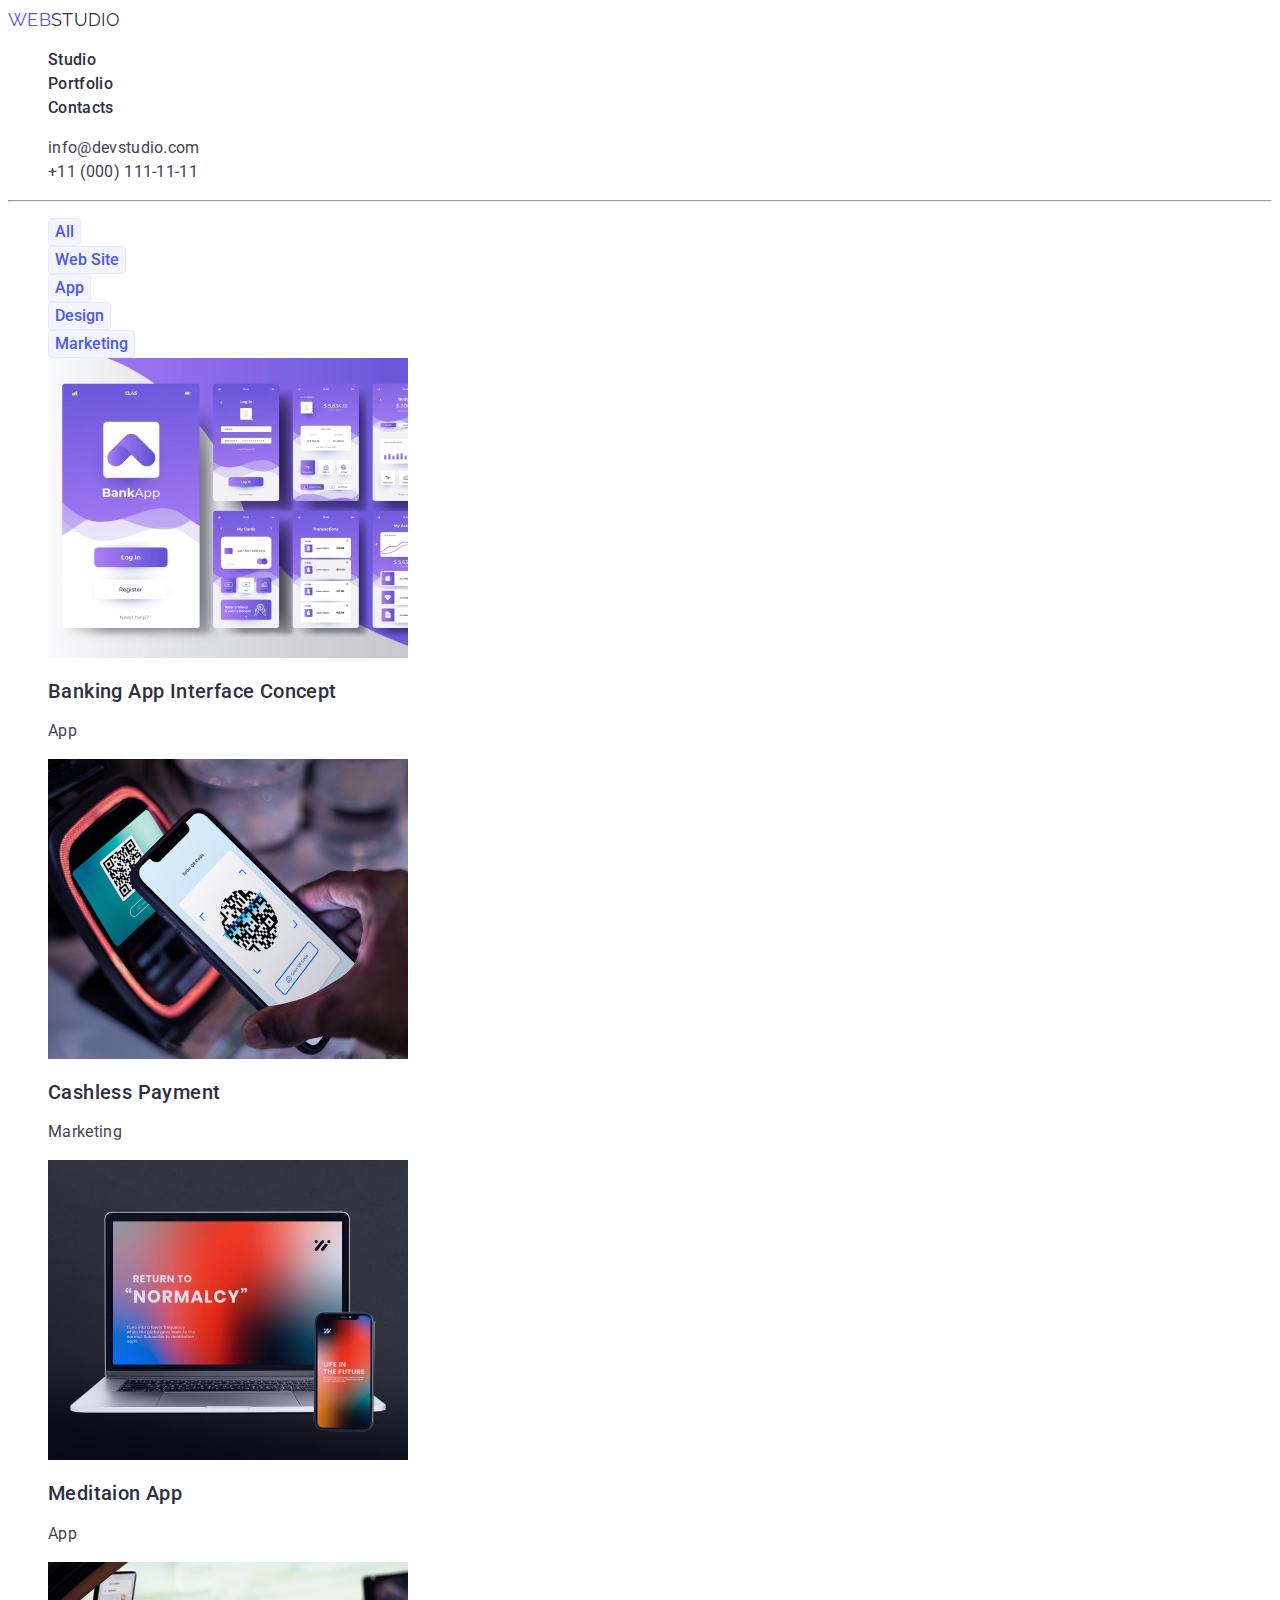
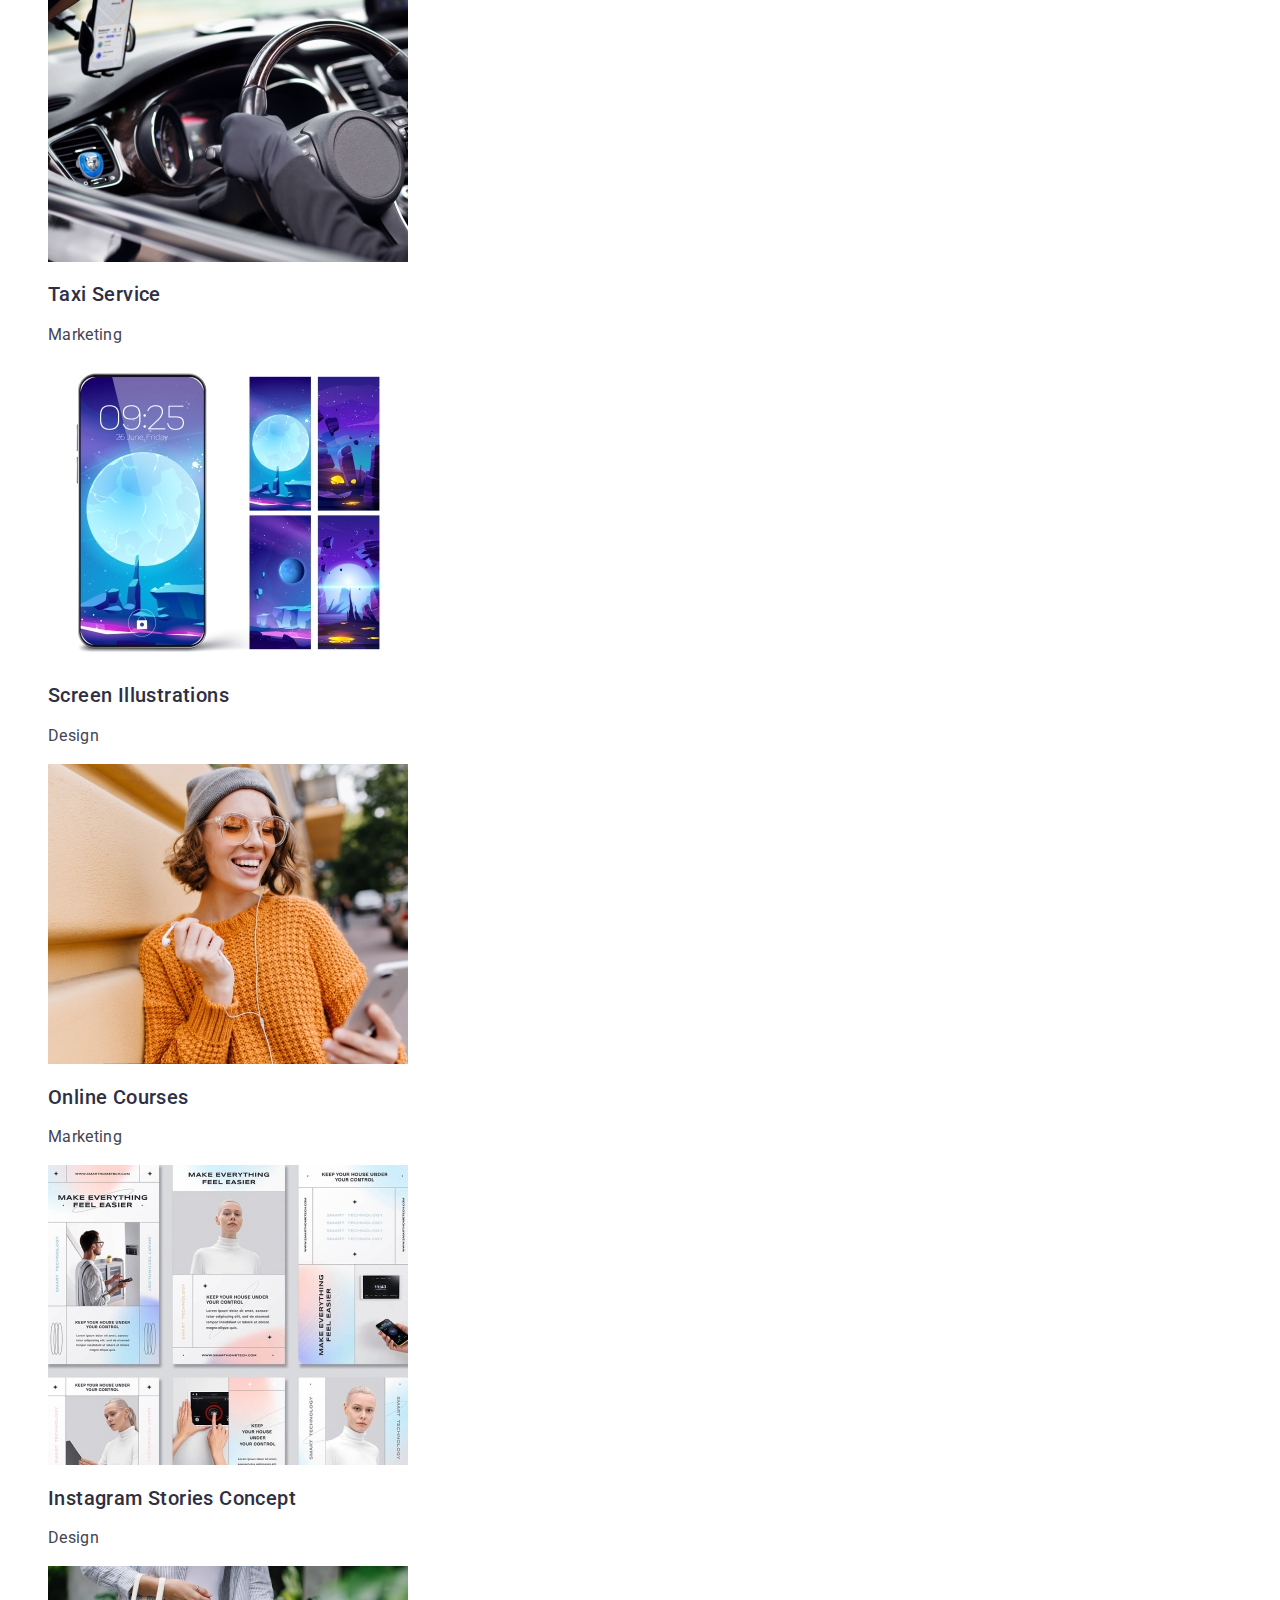
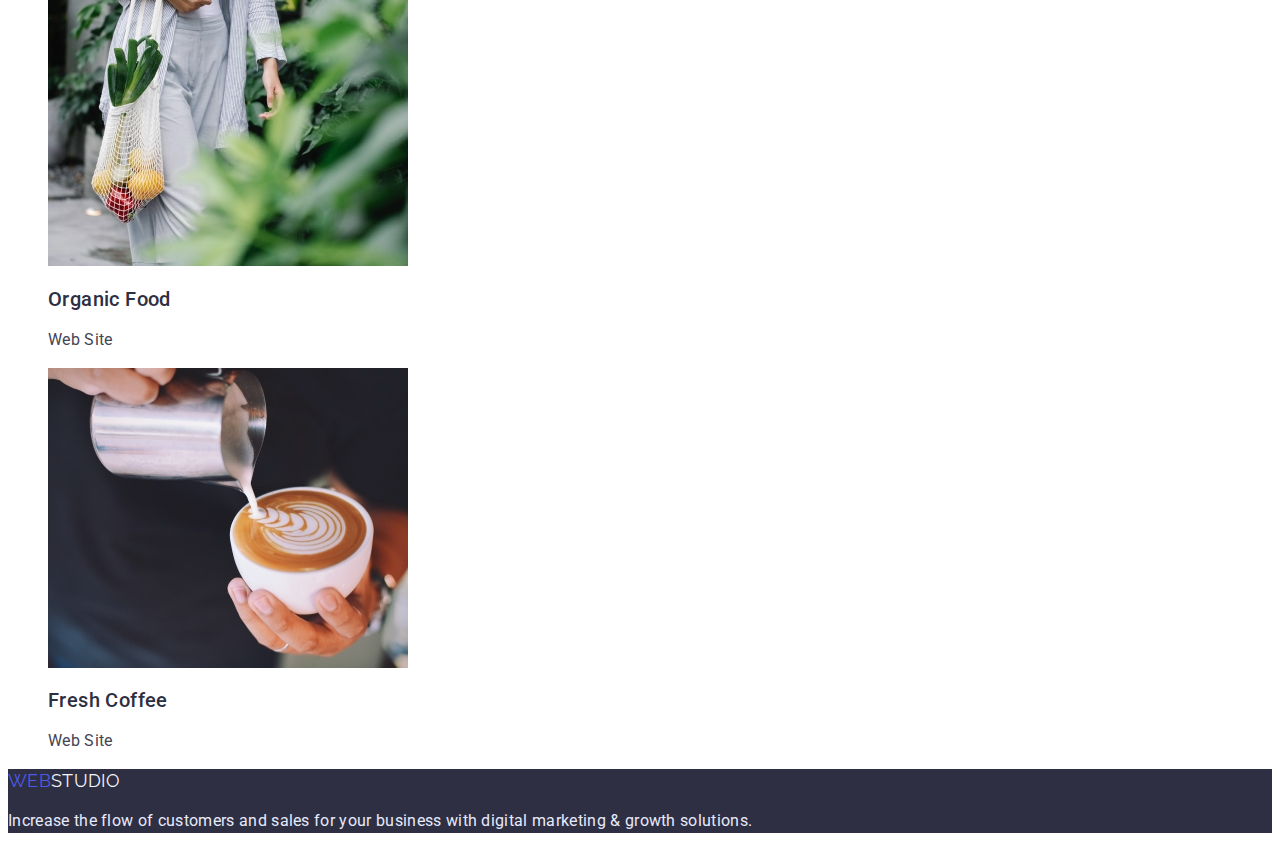
==== portfolio.html @ e21af331 "Initial commit" ====
<!DOCTYPE html>
<html lang="en">
  <head>
    <meta charset="UTF-8" />
    <meta http-equiv="X-UA-Compatible" content="IE=edge" />
    <meta name="viewport" content="width=device-width, initial-scale=1.0" />
    <title>Portfolio</title>
    <!-- fonts -->
    <link rel="preconnect" href="https://fonts.googleapis.com" />
    <link rel="preconnect" href="https://fonts.gstatic.com" crossorigin />
    <link
      href="https://fonts.googleapis.com/css2?family=Raleway:wght@800&family=Roboto:wght@400;500;700;900&display=swap"
      rel="stylesheet"
    />
    <!-- style -->
    <link rel="stylesheet" href="./css/style.css" />
  </head>
  <body>
    <!-- header -->
    <header>
      <!-- menu nav -->
      <nav class="header-nav">
        <a class="header-logo" href="./index.html">
          Web<span class="header-logo-studio">Studio</span>
        </a>
        <ul class="header-list">
          <li class="header-item">
            <a class="header-link" href="./index.html">Studio</a>
          </li>
          <li class="header-item">
            <a class="header-link" href="./portfolio.html">Portfolio</a>
          </li>
          <li class="header-item">
            <a class="header-link" href="">Contacts</a>
          </li>
        </ul>
      </nav>
      <ul class="header-contact">
        <li>
          <a class="header-mail" href="mailto:info@devstudio.com"
            >info@devstudio.com</a
          >
        </li>
        <li>
          <a class="header-phone" href="tel:+110001111111"
            >+11 (000) 111-11-11</a
          >
        </li>
      </ul>
      <hr />
    </header>
    <!-- main -->
    <main>
      <!-- menu portfolio -->
      <section class="menu-portfolio">
        <h1 hidden>Portfolio menu</h1>
        <ul class="menu-product-list">
          <li class="menu-item">
            <button class="menu-list-button" type="button">All</button>
          </li>
          <li>
            <button class="menu-list-button" type="button">Web Site</button>
          </li>
          <li>
            <button class="menu-list-button" type="button">App</button>
          </li>
          <li>
            <button class="menu-list-button" type="button">Design</button>
          </li>
          <li>
            <button class="menu-list-button" type="button">Marketing</button>
          </li>
          <!-- Our product -->
          <li class="our_product-item-p">
            <a class="our-product-link" href="#">
              <img
                src="./images/Portfolio/banking_app_.jpg"
                alt="Bankink app interface"
                width="360px"
                height="300px"
              />
              <h2 class="our-product-name">Banking App Interface Concept</h2>
              <p class="our-product-area">App</p>
              <p hidden>
                14 Stylish and User-Friendly App Design Concepts · Task Manager
                App · Calorie Tracker App · Exotic Fruit Ecommerce App · Cloud
                Storage App
              </p>
            </a>
          </li>
          <li class="our_product-item-p">
            <a class="our-product-link" href="#">
              <img
                src="./images/Portfolio/cashless_payment.jpg"
                alt="Cashless Payment"
                width="360px"
                height="300px"
              />
              <h2 class="our-product-name">Cashless Payment</h2>
              <p class="our-product-area">Marketing</p>
              <p hidden>
                14 Stylish and User-Friendly App Design Concepts · Task Manager
                App · Calorie Tracker App · Exotic Fruit Ecommerce App · Cloud
                Storage App
              </p>
            </a>
          </li>
          <li class="our_product-item-p">
            <a class="our-product-link" href="#">
              <img
                src="./images/Portfolio/meditaion_app.jpg"
                alt="laptop and Smartphone"
                width="360px"
                height="300px"
              />
              <h2 class="our-product-name">Meditaion App</h2>
              <p class="our-product-area">App</p>
              <p hidden>
                14 Stylish and User-Friendly App Design Concepts · Task Manager
                App · Calorie Tracker App · Exotic Fruit Ecommerce App · Cloud
                Storage App
              </p>
            </a>
          </li>
          <li class="our_product-item-p">
            <a class="our-product-link" href="#">
              <img
                src="./images/Portfolio/taxi_service.jpg"
                alt="taxi_service"
                width="360px"
                height="300px"
              />
              <h2 class="our-product-name">Taxi Service</h2>
              <p class="our-product-area">Marketing</p>
              <p hidden>
                14 Stylish and User-Friendly App Design Concepts · Task Manager
                App · Calorie Tracker App · Exotic Fruit Ecommerce App · Cloud
                Storage App
              </p>
            </a>
          </li>
          <li class="our_product-item-p">
            <a class="our-product-link" href="#">
              <img
                src="./images/Portfolio/screen_illustrations.jpg"
                alt="Screen Illustrations"
                width="360px"
                height="300px"
              />
              <h2 class="our-product-name">Screen Illustrations</h2>
              <p class="our-product-area">Design</p>
              <p hidden>
                14 Stylish and User-Friendly App Design Concepts · Task Manager
                App · Calorie Tracker App · Exotic Fruit Ecommerce App · Cloud
                Storage App
              </p>
            </a>
          </li>
          <li class="our_product-item-p">
            <a class="our-product-link" href="#">
              <img
                src="./images/Portfolio/online_courses.jpg"
                alt="happy girl"
                width="360px"
                height="300px"
              />
              <h2 class="our-product-name">Online Courses</h2>
              <p class="our-product-area">Marketing</p>
              <p hidden>
                14 Stylish and User-Friendly App Design Concepts · Task Manager
                App · Calorie Tracker App · Exotic Fruit Ecommerce App · Cloud
                Storage App
              </p>
            </a>
          </li>
          <li class="our_product-item-p">
            <a class="our-product-link" href="#">
              <img
                src="./images/Portfolio/instagram_stories.jpg"
                alt="tape instagram"
                width="360px"
                height="300px"
              />
              <h2 class="our-product-name">Instagram Stories Concept</h2>
              <p class="our-product-area">Design</p>
              <p hidden>
                14 Stylish and User-Friendly App Design Concepts · Task Manager
                App · Calorie Tracker App · Exotic Fruit Ecommerce App · Cloud
                Storage App
              </p>
            </a>
          </li>
          <li class="our_product-item-p">
            <a class="our-product-link" href="#">
              <img
                src="./images/Portfolio/organic_food.jpg"
                alt="Screen Illustrations"
                width="360px"
                height="300px"
              />
              <h2 class="our-product-name">Organic Food</h2>
              <p class="our-product-area">Web Site</p>
              <p hidden>
                14 Stylish and User-Friendly App Design Concepts · Task Manager
                App · Calorie Tracker App · Exotic Fruit Ecommerce App · Cloud
                Storage App
              </p>
            </a>
          </li>
          <li class="our_product-item-p">
            <a class="our-product-link" href="#">
              <img
                src="./images/Portfolio/fresh_coffee.jpg"
                alt="Cup of coffee"
                width="360px"
                height="300px"
              />
              <h2 class="our-product-name">Fresh Coffee</h2>
              <p class="our-product-area">Web Site</p>
              <p hidden>
                14 Stylish and User-Friendly App Design Concepts · Task Manager
                App · Calorie Tracker App · Exotic Fruit Ecommerce App · Cloud
                Storage App
              </p>
            </a>
          </li>
        </ul>
      </section>
    </main>
    <footer class="footer">
      <a class="logo-footer" href="index.html"
        >Web<span class="footer-studio-logo">Studio</span></a
      >
      <p class="footer-text">
        Increase the flow of customers and sales for your business with digital
        marketing & growth solutions.
      </p>
    </footer>
  </body>
</html>
---- css/style.css ----
:root {
    --color-iris: #4d5ae5;
    --color-ocean: #404bbf;
    --color-navy-blue: #2e2f42;
    --color-green: #31d0aa;
    --color-slate: #434455;
    --color-light-slate: #8e8f99;
    --color-cornflower: #e7e9fc;
    --color-cloud: #f4f4fd;
    --color-navy-blue-modal: #2e2f42;
    --color-grey: #2e2f42;
}

body{
    font-family: 'Roboto', sans-serif;
    letter-spacing: 0.02em;
}


/* Navigation */
.header-nav {
    
} 

.header-logo{
    font-family: Raleway, sans-serif;
    text-transform: uppercase;
    text-decoration: none;
    font-size: 18px;
    line-height: calc(24 / 18);
    color: var(--color-iris);
}

.header-logo-studio{
    color: var(--color-navy-blue);
}

.header-list{
    
}

.header-item{
    font-weight: 500;
    font-size: 16px;
    line-height: calc(24 / 16);
    letter-spacing: 0.02em;
    list-style-type: none;
}

.header-link{
    color: var(--color-navy-blue);
    text-decoration: none;
}

.header-contact{
    list-style-type: none;
}

.header-link:hover,
.header-link:focus,
.header-mail:hover,
.header-mail:focus,
.header-phone:hover,
.header-phone:focus{
    color: var(--color-ocean);
}


.header-mail,
.header-phone{
    font-size: 16px;
    line-height: calc(24 / 16);
    letter-spacing: 0.02em;
    color: var(--color-slate);
    text-decoration: none;
}

/* hero section */

.hero{
    background-color: var(--color-navy-blue);   
}

.hero-title{
    font-family: 'Roboto';
    font-size: 56px;
    line-height: calc(60 / 56);
    letter-spacing: 0.02em;
    color: #FFFFFF;
}

.btn-hero{
    font-family: 'Roboto';
    font-weight: 500;
    font-size: 16px;
    line-height: calc(24 / 16);
    letter-spacing: 0.04em;
    color: #FFFFFF;
    background: var(--color-iris);
  
}

.btn-hero:hover,
.btn-hero:focus{
    background-color: var(--color-ocean);
}

.btn-hero,
.menu-list-button{
    cursor: pointer;
}

.our-future{
    background-color: #FFFFFF;
}

.our-future-list{
    list-style-type: none;
}

.our-future-subtitle{
    
    letter-spacing: 0.02em;
    color: var(--color-navy-blue);
    text-transform:capitalize;
}

.our-future-text{
    font-size: 16px;
    line-height: calc(24 / 16);
    color:var(--color-slate);
}

.our_product{

}

.our-product-title{
    color: var(--color-navy-blue);
    font-size: 36px;
    line-height: calc(40 / 36);
    text-align: center;
    letter-spacing: 0.02em;
    text-transform: capitalize;
}

.our-product-list{
    list-style-type: none;
}

.our-product-image{

}

.team-section{
    background-color: var(--color-cloud);
}

.team-title{
    color: var(--color-navy-blue);
    font-size: 36px;
    line-height: calc(40 / 36);
    letter-spacing: 0.02em;
    text-transform: capitalize;
}

.team-list{
    list-style-type: none;
}

.team-list-card{
    width: 264px;
    height: 380px;
    background: #FFFFFF;
    box-shadow: 0px 1px 6px rgba(46, 47, 66, 0.08), 0px 1px 1px rgba(46, 47, 66, 0.16), 0px 2px 1px rgba(46, 47, 66, 0.08);
    border-radius: 0px 0px 4px 4px;
}

.team-list-img{
   
}

.team-list-name{
    color: var(--color-navy-blue);
    font-size: 20px;
    line-height: calc(24 / 20);
    letter-spacing: 0.02em
}

.team-list-possition{
    font-size: 16px;
    line-height: calc(24 / 16);
    letter-spacing: 0.02em;
    color: var(--color-slate);
}

/* Portfolio style */

.menu-portfolio{

}

.menu-product-list{
    list-style-type: none;
}

.menu-item{

}

.menu-list-button{
    font-family: 'Roboto',sans-serif;
    font-weight: 500;
    font-size: 16px;
    line-height: calc(24 / 16);
    background: #F4F4FD;
    border: 1px solid #E7E9FC;
    border-radius: 4px;
    color:var(--color-iris);
}

.menu-list-button:hover,
.menu-list-button:focus{
    background-color: var(--color-ocean);
    color: #FFFFFF;
}

.our_product-item-p{

}

.our-product-link{
    text-decoration: none;
}

.our-product-name{
    font-weight: 500;
    font-size: 20px;
    line-height: calc(24 / 20);
    letter-spacing: 0.02em;
    color: var(--color-navy-blue);
}

.our-product-area{
    color: var(--color-slate);
    font-size: 16px;
    line-height: calc(24 / 16);
    letter-spacing: 0.02em;
}
/* footer */

.footer{
    background-color: var(--color-navy-blue);
}

.logo-footer{
    font-family: 'Raleway', sans-serif;
    text-transform: uppercase;
    text-decoration: none;
    font-size: 18px;
    line-height: calc(24 / 18);
    color: var(--color-iris);
    
}

.footer-studio-logo{
    color:var(--color-cloud);
}

.footer-text{
    font-size: 16px;
    line-height: calc(24 / 16);
    letter-spacing: 0.02em;
    color: var(--color-cornflower);
}
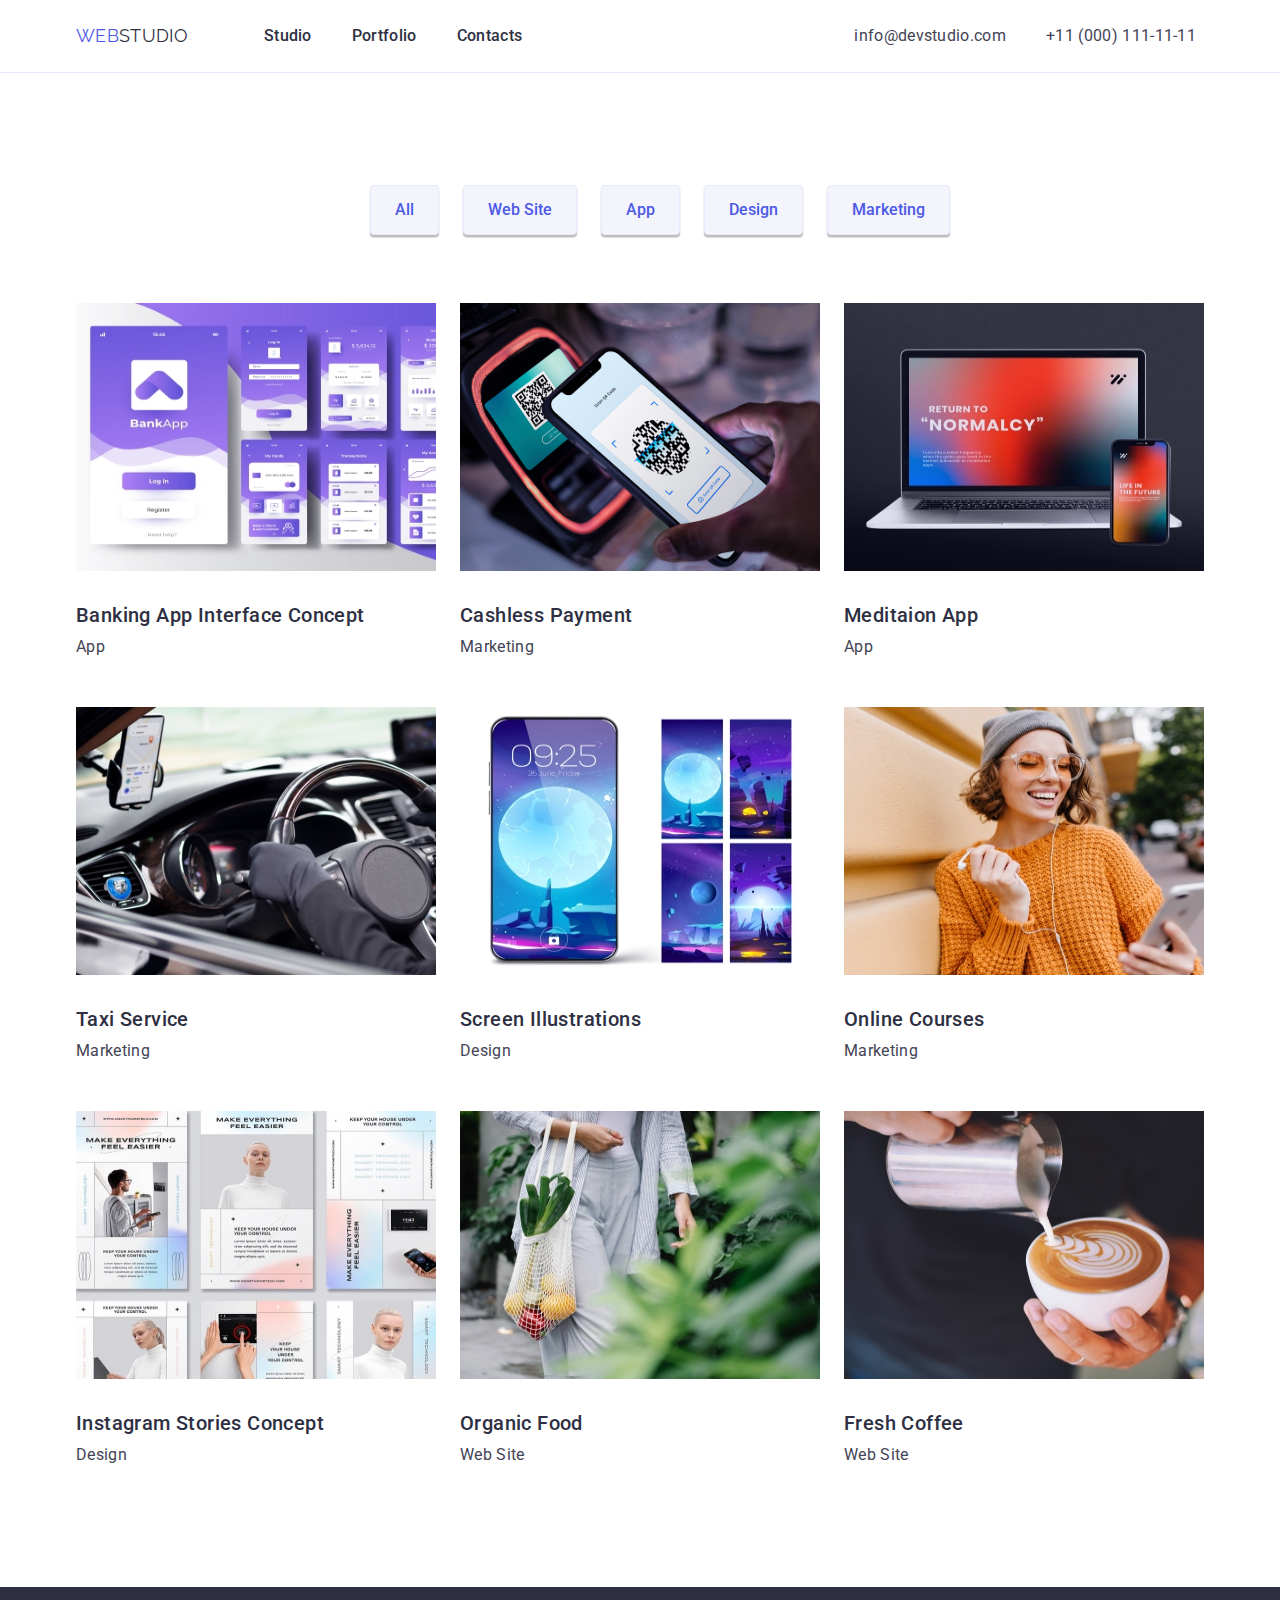
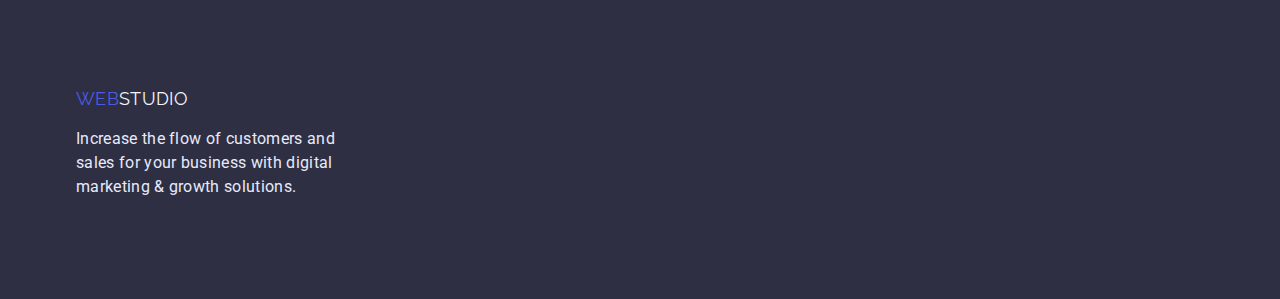
==== commit a3845bc9: "done-hw03" ====
--- a/portfolio.html
+++ b/portfolio.html
@@ -12,229 +12,248 @@
       href="https://fonts.googleapis.com/css2?family=Raleway:wght@800&family=Roboto:wght@400;500;700;900&display=swap"
       rel="stylesheet"
     />
+    <link
+      rel="stylesheet"
+      href="https://cdn.jsdelivr.net/npm/modern-normalize@1.1.0/modern-normalize.min.css"
+    />
     <!-- style -->
     <link rel="stylesheet" href="./css/style.css" />
   </head>
   <body>
     <!-- header -->
-    <header>
+    <header class="header">
       <!-- menu nav -->
-      <nav class="header-nav">
-        <a class="header-logo" href="./index.html">
-          Web<span class="header-logo-studio">Studio</span>
-        </a>
-        <ul class="header-list">
-          <li class="header-item">
-            <a class="header-link" href="./index.html">Studio</a>
+      <div class="container headernavi">
+        <nav class="header-nav">
+          <a class="header-logo" href="./index.html">
+            Web<span class="header-logo-studio">Studio</span>
+          </a>
+          <ul class="header-list">
+            <li class="header-item">
+              <a class="header-link" href="./index.html">Studio</a>
+            </li>
+            <li class="header-item">
+              <a class="header-link" href="./portfolio.html">Portfolio</a>
+            </li>
+            <li class="header-item">
+              <a class="header-link" href="">Contacts</a>
+            </li>
+          </ul>
+        </nav>
+        <ul class="header-contact">
+          <li>
+            <a class="header-mail" href="mailto:info@devstudio.com"
+              >info@devstudio.com</a
+            >
           </li>
-          <li class="header-item">
-            <a class="header-link" href="./portfolio.html">Portfolio</a>
-          </li>
-          <li class="header-item">
-            <a class="header-link" href="">Contacts</a>
+          <li>
+            <a class="header-phone" href="tel:+110001111111"
+              >+11 (000) 111-11-11</a
+            >
           </li>
         </ul>
-      </nav>
-      <ul class="header-contact">
-        <li>
-          <a class="header-mail" href="mailto:info@devstudio.com"
-            >info@devstudio.com</a
-          >
-        </li>
-        <li>
-          <a class="header-phone" href="tel:+110001111111"
-            >+11 (000) 111-11-11</a
-          >
-        </li>
-      </ul>
-      <hr />
+      </div>
     </header>
     <!-- main -->
     <main>
       <!-- menu portfolio -->
       <section class="menu-portfolio">
-        <h1 hidden>Portfolio menu</h1>
-        <ul class="menu-product-list">
-          <li class="menu-item">
-            <button class="menu-list-button" type="button">All</button>
-          </li>
-          <li>
-            <button class="menu-list-button" type="button">Web Site</button>
-          </li>
-          <li>
-            <button class="menu-list-button" type="button">App</button>
-          </li>
-          <li>
-            <button class="menu-list-button" type="button">Design</button>
-          </li>
-          <li>
-            <button class="menu-list-button" type="button">Marketing</button>
-          </li>
-          <!-- Our product -->
-          <li class="our_product-item-p">
-            <a class="our-product-link" href="#">
-              <img
-                src="./images/Portfolio/banking_app_.jpg"
-                alt="Bankink app interface"
-                width="360px"
-                height="300px"
-              />
-              <h2 class="our-product-name">Banking App Interface Concept</h2>
-              <p class="our-product-area">App</p>
-              <p hidden>
-                14 Stylish and User-Friendly App Design Concepts · Task Manager
-                App · Calorie Tracker App · Exotic Fruit Ecommerce App · Cloud
-                Storage App
-              </p>
-            </a>
-          </li>
-          <li class="our_product-item-p">
-            <a class="our-product-link" href="#">
-              <img
-                src="./images/Portfolio/cashless_payment.jpg"
-                alt="Cashless Payment"
-                width="360px"
-                height="300px"
-              />
-              <h2 class="our-product-name">Cashless Payment</h2>
-              <p class="our-product-area">Marketing</p>
-              <p hidden>
-                14 Stylish and User-Friendly App Design Concepts · Task Manager
-                App · Calorie Tracker App · Exotic Fruit Ecommerce App · Cloud
-                Storage App
-              </p>
-            </a>
-          </li>
-          <li class="our_product-item-p">
-            <a class="our-product-link" href="#">
-              <img
-                src="./images/Portfolio/meditaion_app.jpg"
-                alt="laptop and Smartphone"
-                width="360px"
-                height="300px"
-              />
-              <h2 class="our-product-name">Meditaion App</h2>
-              <p class="our-product-area">App</p>
-              <p hidden>
-                14 Stylish and User-Friendly App Design Concepts · Task Manager
-                App · Calorie Tracker App · Exotic Fruit Ecommerce App · Cloud
-                Storage App
-              </p>
-            </a>
-          </li>
-          <li class="our_product-item-p">
-            <a class="our-product-link" href="#">
-              <img
-                src="./images/Portfolio/taxi_service.jpg"
-                alt="taxi_service"
-                width="360px"
-                height="300px"
-              />
-              <h2 class="our-product-name">Taxi Service</h2>
-              <p class="our-product-area">Marketing</p>
-              <p hidden>
-                14 Stylish and User-Friendly App Design Concepts · Task Manager
-                App · Calorie Tracker App · Exotic Fruit Ecommerce App · Cloud
-                Storage App
-              </p>
-            </a>
-          </li>
-          <li class="our_product-item-p">
-            <a class="our-product-link" href="#">
-              <img
-                src="./images/Portfolio/screen_illustrations.jpg"
-                alt="Screen Illustrations"
-                width="360px"
-                height="300px"
-              />
-              <h2 class="our-product-name">Screen Illustrations</h2>
-              <p class="our-product-area">Design</p>
-              <p hidden>
-                14 Stylish and User-Friendly App Design Concepts · Task Manager
-                App · Calorie Tracker App · Exotic Fruit Ecommerce App · Cloud
-                Storage App
-              </p>
-            </a>
-          </li>
-          <li class="our_product-item-p">
-            <a class="our-product-link" href="#">
-              <img
-                src="./images/Portfolio/online_courses.jpg"
-                alt="happy girl"
-                width="360px"
-                height="300px"
-              />
-              <h2 class="our-product-name">Online Courses</h2>
-              <p class="our-product-area">Marketing</p>
-              <p hidden>
-                14 Stylish and User-Friendly App Design Concepts · Task Manager
-                App · Calorie Tracker App · Exotic Fruit Ecommerce App · Cloud
-                Storage App
-              </p>
-            </a>
-          </li>
-          <li class="our_product-item-p">
-            <a class="our-product-link" href="#">
-              <img
-                src="./images/Portfolio/instagram_stories.jpg"
-                alt="tape instagram"
-                width="360px"
-                height="300px"
-              />
-              <h2 class="our-product-name">Instagram Stories Concept</h2>
-              <p class="our-product-area">Design</p>
-              <p hidden>
-                14 Stylish and User-Friendly App Design Concepts · Task Manager
-                App · Calorie Tracker App · Exotic Fruit Ecommerce App · Cloud
-                Storage App
-              </p>
-            </a>
-          </li>
-          <li class="our_product-item-p">
-            <a class="our-product-link" href="#">
-              <img
-                src="./images/Portfolio/organic_food.jpg"
-                alt="Screen Illustrations"
-                width="360px"
-                height="300px"
-              />
-              <h2 class="our-product-name">Organic Food</h2>
-              <p class="our-product-area">Web Site</p>
-              <p hidden>
-                14 Stylish and User-Friendly App Design Concepts · Task Manager
-                App · Calorie Tracker App · Exotic Fruit Ecommerce App · Cloud
-                Storage App
-              </p>
-            </a>
-          </li>
-          <li class="our_product-item-p">
-            <a class="our-product-link" href="#">
-              <img
-                src="./images/Portfolio/fresh_coffee.jpg"
-                alt="Cup of coffee"
-                width="360px"
-                height="300px"
-              />
-              <h2 class="our-product-name">Fresh Coffee</h2>
-              <p class="our-product-area">Web Site</p>
-              <p hidden>
-                14 Stylish and User-Friendly App Design Concepts · Task Manager
-                App · Calorie Tracker App · Exotic Fruit Ecommerce App · Cloud
-                Storage App
-              </p>
-            </a>
-          </li>
-        </ul>
+        <div class="container main-portfolio">
+          <h1 hidden>Portfolio menu</h1>
+          <ul class="menu-product-filter">
+            <li class="menu-item-btn">
+              <button class="menu-list-button" type="button">All</button>
+            </li>
+            <li class="menu-item-btn">
+              <button class="menu-list-button" type="button">Web Site</button>
+            </li>
+            <li class="menu-item-btn">
+              <button class="menu-list-button" type="button">App</button>
+            </li>
+            <li class="menu-item-btn">
+              <button class="menu-list-button" type="button">Design</button>
+            </li>
+            <li class="menu-item-btn">
+              <button class="menu-list-button" type="button">Marketing</button>
+            </li>
+          </ul>
+          <ul class="our-product-filter">
+            <li class="our_product-item-p">
+              <a class="our-product-link" href="#">
+                <img
+                  src="./images/Portfolio/banking_app_.jpg"
+                  alt="Bankink app interface"
+                  width="360px"
+                  height="300px"
+                  class="our-product-img"
+                />
+                <h2 class="our-product-name">Banking App Interface Concept</h2>
+                <p class="our-product-area">App</p>
+                <p hidden>
+                  14 Stylish and User-Friendly App Design Concepts · Task
+                  Manager App · Calorie Tracker App · Exotic Fruit Ecommerce App
+                  · Cloud Storage App
+                </p>
+              </a>
+            </li>
+            <li class="our_product-item-p">
+              <a class="our-product-link" href="#">
+                <img
+                  src="./images/Portfolio/cashless_payment.jpg"
+                  alt="Cashless Payment"
+                  width="360px"
+                  height="300px"
+                  class="our-product-img"
+                />
+                <h2 class="our-product-name">Cashless Payment</h2>
+                <p class="our-product-area">Marketing</p>
+                <p hidden>
+                  14 Stylish and User-Friendly App Design Concepts · Task
+                  Manager App · Calorie Tracker App · Exotic Fruit Ecommerce App
+                  · Cloud Storage App
+                </p>
+              </a>
+            </li>
+            <li class="our_product-item-p">
+              <a class="our-product-link" href="#">
+                <img
+                  src="./images/Portfolio/meditaion_app.jpg"
+                  alt="laptop and Smartphone"
+                  width="360px"
+                  height="300px"
+                  class="our-product-img"
+                />
+                <h2 class="our-product-name">Meditaion App</h2>
+                <p class="our-product-area">App</p>
+                <p hidden>
+                  14 Stylish and User-Friendly App Design Concepts · Task
+                  Manager App · Calorie Tracker App · Exotic Fruit Ecommerce App
+                  · Cloud Storage App
+                </p>
+              </a>
+            </li>
+            <li class="our_product-item-p">
+              <a class="our-product-link" href="#">
+                <img
+                  src="./images/Portfolio/taxi_service.jpg"
+                  alt="taxi_service"
+                  width="360px"
+                  height="300px"
+                  class="our-product-img"
+                />
+                <h2 class="our-product-name">Taxi Service</h2>
+                <p class="our-product-area">Marketing</p>
+                <p hidden>
+                  14 Stylish and User-Friendly App Design Concepts · Task
+                  Manager App · Calorie Tracker App · Exotic Fruit Ecommerce App
+                  · Cloud Storage App
+                </p>
+              </a>
+            </li>
+            <li class="our_product-item-p">
+              <a class="our-product-link" href="#">
+                <img
+                  src="./images/Portfolio/screen_illustrations.jpg"
+                  alt="Screen Illustrations"
+                  width="360px"
+                  height="300px"
+                  class="our-product-img"
+                />
+                <h2 class="our-product-name">Screen Illustrations</h2>
+                <p class="our-product-area">Design</p>
+                <p hidden>
+                  14 Stylish and User-Friendly App Design Concepts · Task
+                  Manager App · Calorie Tracker App · Exotic Fruit Ecommerce App
+                  · Cloud Storage App
+                </p>
+              </a>
+            </li>
+            <li class="our_product-item-p">
+              <a class="our-product-link" href="#">
+                <img
+                  src="./images/Portfolio/online_courses.jpg"
+                  alt="happy girl"
+                  width="360px"
+                  height="300px"
+                  class="our-product-img"
+                />
+                <h2 class="our-product-name">Online Courses</h2>
+                <p class="our-product-area">Marketing</p>
+                <p hidden>
+                  14 Stylish and User-Friendly App Design Concepts · Task
+                  Manager App · Calorie Tracker App · Exotic Fruit Ecommerce App
+                  · Cloud Storage App
+                </p>
+              </a>
+            </li>
+            <li class="our_product-item-p">
+              <a class="our-product-link" href="#">
+                <img
+                  src="./images/Portfolio/instagram_stories.jpg"
+                  alt="tape instagram"
+                  width="360px"
+                  height="300px"
+                  class="our-product-img"
+                />
+                <h2 class="our-product-name">Instagram Stories Concept</h2>
+                <p class="our-product-area">Design</p>
+                <p hidden>
+                  14 Stylish and User-Friendly App Design Concepts · Task
+                  Manager App · Calorie Tracker App · Exotic Fruit Ecommerce App
+                  · Cloud Storage App
+                </p>
+              </a>
+            </li>
+            <li class="our_product-item-p">
+              <a class="our-product-link" href="#">
+                <img
+                  src="./images/Portfolio/organic_food.jpg"
+                  alt="Screen Illustrations"
+                  width="360px"
+                  height="300px"
+                  class="our-product-img"
+                />
+                <h2 class="our-product-name">Organic Food</h2>
+                <p class="our-product-area">Web Site</p>
+                <p hidden>
+                  14 Stylish and User-Friendly App Design Concepts · Task
+                  Manager App · Calorie Tracker App · Exotic Fruit Ecommerce App
+                  · Cloud Storage App
+                </p>
+              </a>
+            </li>
+            <li class="our_product-item-p">
+              <a class="our-product-link" href="#">
+                <img
+                  src="./images/Portfolio/fresh_coffee.jpg"
+                  alt="Cup of coffee"
+                  width="360px"
+                  height="300px"
+                  class="our-product-img"
+                />
+                <h2 class="our-product-name">Fresh Coffee</h2>
+                <p class="our-product-area">Web Site</p>
+                <p hidden>
+                  14 Stylish and User-Friendly App Design Concepts · Task
+                  Manager App · Calorie Tracker App · Exotic Fruit Ecommerce App
+                  · Cloud Storage App
+                </p>
+              </a>
+            </li>
+          </ul>
+        </div>
       </section>
     </main>
     <footer class="footer">
-      <a class="logo-footer" href="index.html"
-        >Web<span class="footer-studio-logo">Studio</span></a
-      >
-      <p class="footer-text">
-        Increase the flow of customers and sales for your business with digital
-        marketing & growth solutions.
-      </p>
+      <div class="container box-footer">
+        <a class="logo-footer" href="index.html"
+          >Web<span class="footer-studio-logo">Studio</span></a
+        >
+        <p class="footer-text">
+          Increase the flow of customers and sales for your business with
+          digital marketing & growth solutions.
+        </p>
+      </div>
     </footer>
   </body>
 </html>
--- a/css/style.css
+++ b/css/style.css
@@ -1,59 +1,129 @@
 :root {
-    --color-iris: #4d5ae5;
-    --color-ocean: #404bbf;
-    --color-navy-blue: #2e2f42;
-    --color-green: #31d0aa;
-    --color-slate: #434455;
-    --color-light-slate: #8e8f99;
-    --color-cornflower: #e7e9fc;
-    --color-cloud: #f4f4fd;
-    --color-navy-blue-modal: #2e2f42;
-    --color-grey: #2e2f42;
-}
-
-body{
-    font-family: 'Roboto', sans-serif;
-    letter-spacing: 0.02em;
-}
-
+  /* color */
+  --color-iris: #4d5ae5;
+  --color-ocean: #404bbf;
+  --color-navy-blue: #2e2f42;
+  --color-green: #31d0aa;
+  --color-slate: #434455;
+  --color-light-slate: #8e8f99;
+  --color-cornflower: #e7e9fc;
+  --color-cloud: #f4f4fd;
+  --color-navy-blue-modal: #2e2f42;
+  --color-grey: #2e2f42;
+  --color-white: #ffffff;
+
+  /* fonts */
+  --text-family-roboto: "Roboto", sans-serif;
+  --text-family-raleway: "Raleway", sans-serif;
+}
+
+*,
+*::before,
+*::after {
+  box-sizing: border-box;
+}
+
+html {
+}
+
+body {
+  font-family: var(--text-family-roboto);
+  letter-spacing: 0.02em;
+}
+
+/* reset */
+h1,
+h2,
+h3,
+h4,
+h5,
+h6,
+p,
+a,
+section {
+  margin: 0;
+  padding: 0;
+}
+
+img {
+  display: block;
+}
+
+.header-list,
+.header-contact,
+.our-future-list,
+.our-product-list,
+.team-list,
+.menu-product-list,
+.our-product-filter {
+  margin: 0;
+  padding: 0;
+}
+
+button {
+  cursor: pointer;
+}
+
+.container {
+  width: 1158px;
+  padding-left: 15px;
+  padding-right: 15px;
+  margin-left: auto;
+  margin-right: auto;
+}
+.header {
+  background-color: var(--color-white);
+  border-bottom: 1px solid #e7e9fc;
+}
+
+.headernavi {
+  display: flex;
+  padding: 24px 0px;
+}
 
 /* Navigation */
 .header-nav {
-    
-} 
-
-.header-logo{
-    font-family: Raleway, sans-serif;
-    text-transform: uppercase;
-    text-decoration: none;
-    font-size: 18px;
-    line-height: calc(24 / 18);
-    color: var(--color-iris);
-}
-
-.header-logo-studio{
-    color: var(--color-navy-blue);
-}
-
-.header-list{
-    
-}
-
-.header-item{
-    font-weight: 500;
-    font-size: 16px;
-    line-height: calc(24 / 16);
-    letter-spacing: 0.02em;
-    list-style-type: none;
-}
-
-.header-link{
-    color: var(--color-navy-blue);
-    text-decoration: none;
-}
-
-.header-contact{
-    list-style-type: none;
+  display: flex;
+  margin-left: 15px;
+}
+
+.header-logo {
+  font-family: Raleway, sans-serif;
+  text-transform: uppercase;
+  text-decoration: none;
+  font-size: 18px;
+  line-height: calc(24 / 18);
+  color: var(--color-iris);
+}
+
+.header-logo-studio {
+  color: var(--color-navy-blue);
+}
+
+.header-list {
+  margin-left: 76px;
+  display: flex;
+  gap: 40px;
+}
+
+.header-item {
+  font-weight: 500;
+  font-size: 16px;
+  line-height: calc(24 / 16);
+  letter-spacing: 0.02em;
+  list-style-type: none;
+}
+
+.header-link {
+  color: var(--color-navy-blue);
+  text-decoration: none;
+}
+
+.header-contact {
+  list-style-type: none;
+  margin-left: 332px;
+  display: flex;
+  gap: 40px;
 }
 
 .header-link:hover,
@@ -61,215 +131,275 @@
 .header-mail:hover,
 .header-mail:focus,
 .header-phone:hover,
-.header-phone:focus{
-    color: var(--color-ocean);
-}
-
+.header-phone:focus {
+  color: var(--color-ocean);
+}
 
 .header-mail,
-.header-phone{
-    font-size: 16px;
-    line-height: calc(24 / 16);
-    letter-spacing: 0.02em;
-    color: var(--color-slate);
-    text-decoration: none;
+.header-phone {
+  font-size: 16px;
+  line-height: calc(24 / 16);
+  letter-spacing: 0.02em;
+  color: var(--color-slate);
+  text-decoration: none;
 }
 
 /* hero section */
 
-.hero{
-    background-color: var(--color-navy-blue);   
-}
-
-.hero-title{
-    font-family: 'Roboto';
-    font-size: 56px;
-    line-height: calc(60 / 56);
-    letter-spacing: 0.02em;
-    color: #FFFFFF;
-}
-
-.btn-hero{
-    font-family: 'Roboto';
-    font-weight: 500;
-    font-size: 16px;
-    line-height: calc(24 / 16);
-    letter-spacing: 0.04em;
-    color: #FFFFFF;
-    background: var(--color-iris);
-  
+.hero {
+  background-color: var(--color-navy-blue);
+}
+
+.herosection {
+  text-align: center;
+  padding-top: 188px;
+  padding-bottom: 188px;
+}
+
+.hero-title {
+  font-family: "Roboto", sans-serif;
+  font-weight: 700;
+  font-size: 56px;
+  line-height: calc(60 / 56);
+  letter-spacing: 0.02em;
+  color: var(--color-white);
+  padding-bottom: 48px;
+  width: 500px;
+  margin-right: auto;
+  margin-left: auto;
+}
+
+.btn-hero {
+  min-width: 169px;
+  min-height: 56px;
+
+  font-family: "Roboto", sans-serif;
+  font-weight: 500;
+  font-size: 16px;
+  line-height: calc(24 / 16);
+  letter-spacing: 0.04em;
+  background: var(--color-iris);
+  color: var(--color-white);
+  padding: 16px 32px;
+  box-shadow: 0px 4px 4px rgba(0, 0, 0, 0.15);
+  border-radius: 4px;
+  border: none;
 }
 
 .btn-hero:hover,
-.btn-hero:focus{
-    background-color: var(--color-ocean);
-}
-
-.btn-hero,
-.menu-list-button{
-    cursor: pointer;
-}
-
-.our-future{
-    background-color: #FFFFFF;
-}
-
-.our-future-list{
-    list-style-type: none;
-}
-
-.our-future-subtitle{
-    
-    letter-spacing: 0.02em;
-    color: var(--color-navy-blue);
-    text-transform:capitalize;
-}
-
-.our-future-text{
-    font-size: 16px;
-    line-height: calc(24 / 16);
-    color:var(--color-slate);
-}
-
-.our_product{
-
-}
-
-.our-product-title{
-    color: var(--color-navy-blue);
-    font-size: 36px;
-    line-height: calc(40 / 36);
-    text-align: center;
-    letter-spacing: 0.02em;
-    text-transform: capitalize;
-}
-
-.our-product-list{
-    list-style-type: none;
-}
-
-.our-product-image{
-
-}
-
-.team-section{
-    background-color: var(--color-cloud);
-}
-
-.team-title{
-    color: var(--color-navy-blue);
-    font-size: 36px;
-    line-height: calc(40 / 36);
-    letter-spacing: 0.02em;
-    text-transform: capitalize;
-}
-
-.team-list{
-    list-style-type: none;
-}
-
-.team-list-card{
-    width: 264px;
-    height: 380px;
-    background: #FFFFFF;
-    box-shadow: 0px 1px 6px rgba(46, 47, 66, 0.08), 0px 1px 1px rgba(46, 47, 66, 0.16), 0px 2px 1px rgba(46, 47, 66, 0.08);
-    border-radius: 0px 0px 4px 4px;
-}
-
-.team-list-img{
-   
-}
-
-.team-list-name{
-    color: var(--color-navy-blue);
-    font-size: 20px;
-    line-height: calc(24 / 20);
-    letter-spacing: 0.02em
-}
-
-.team-list-possition{
-    font-size: 16px;
-    line-height: calc(24 / 16);
-    letter-spacing: 0.02em;
-    color: var(--color-slate);
+.btn-hero:focus {
+  background-color: var(--color-ocean);
+}
+
+.our-future {
+  background-color: var(--color-white);
+}
+
+.our-future-box {
+}
+
+.our-future-list {
+  list-style-type: none;
+  display: flex;
+  justify-content: center;
+  gap: 24px;
+  padding: 120px 0 120px 0;
+}
+
+.our-future-item {
+}
+
+.our-future-subtitle {
+  letter-spacing: 0.02em;
+  color: var(--color-navy-blue);
+  text-transform: capitalize;
+  margin-bottom: 8px;
+}
+
+.our-future-text {
+  font-size: 16px;
+  line-height: calc(24 / 16);
+  color: var(--color-slate);
+  width: 265px;
+}
+
+.our_product {
+}
+
+.our-product-title {
+  color: var(--color-navy-blue);
+  font-size: 36px;
+  line-height: calc(40 / 36);
+  letter-spacing: 0.02em;
+  text-transform: capitalize;
+  margin-bottom: 70px;
+  text-align: center;
+  margin-bottom: 72px;
+}
+
+.our-product-list {
+  list-style-type: none;
+  display: flex;
+  gap: 24px;
+  padding-bottom: 120px;
+}
+
+.our-product-image {
+}
+
+.team-section {
+  background-color: var(--color-cloud);
+}
+
+.team-title {
+  color: var(--color-navy-blue);
+  font-size: 36px;
+  line-height: calc(40 / 36);
+  letter-spacing: 0.02em;
+  text-transform: capitalize;
+  padding-bottom: 72px;
+  text-align: center;
+  padding-top: 120px;
+}
+
+.team-list {
+  list-style-type: none;
+  display: flex;
+  justify-items: center;
+  gap: 24px;
+  padding-bottom: 120px;
+}
+
+.team-list-card {
+  width: 264px;
+  height: 380px;
+  background: #ffffff;
+  box-shadow: 0px 1px 6px rgba(46, 47, 66, 0.08),
+    0px 1px 1px rgba(46, 47, 66, 0.16), 0px 2px 1px rgba(46, 47, 66, 0.08);
+  border-radius: 0px 0px 4px 4px;
+}
+
+.team-list-img {
+  margin-bottom: 32px;
+}
+
+.team-list-name {
+  color: var(--color-navy-blue);
+  font-size: 20px;
+  line-height: calc(24 / 20);
+  letter-spacing: 0.02em;
+  text-align: center;
+}
+
+.team-list-possition {
+  font-size: 16px;
+  line-height: calc(24 / 16);
+  letter-spacing: 0.02em;
+  color: var(--color-slate);
+  text-align: center;
 }
 
 /* Portfolio style */
 
-.menu-portfolio{
-
-}
-
-.menu-product-list{
-    list-style-type: none;
-}
-
-.menu-item{
-
-}
-
-.menu-list-button{
-    font-family: 'Roboto',sans-serif;
-    font-weight: 500;
-    font-size: 16px;
-    line-height: calc(24 / 16);
-    background: #F4F4FD;
-    border: 1px solid #E7E9FC;
-    border-radius: 4px;
-    color:var(--color-iris);
+.main-portfolio {
+  margin-left: auto;
+  margin-right: auto;
+}
+
+.menu-product-filter {
+  display: flex;
+  justify-content: center;
+  list-style: none;
+  gap: 24px;
+  padding-top: 96px;
+  padding-bottom: 52px;
+}
+
+.menu-product-filter > .menu-item-btn {
+  padding: 0px;
+  gap: 24px;
+}
+
+.menu-list-button {
+  font-family: "Roboto", sans-serif;
+  font-weight: 500;
+  font-size: 16px;
+  line-height: calc(24 / 16);
+  background: #f4f4fd;
+  border: 1px solid #e7e9fc;
+  border-radius: 4px;
+  box-shadow: 0px 3px 1px rgba(0, 0, 0, 0.1), 0px 2px 1px rgba(0, 0, 0, 0.08),
+    0px 2px 2px rgba(0, 0, 0, 0.12);
+  color: var(--color-iris);
+  padding: 12px 24px;
 }
 
 .menu-list-button:hover,
-.menu-list-button:focus{
-    background-color: var(--color-ocean);
-    color: #FFFFFF;
-}
-
-.our_product-item-p{
-
-}
-
-.our-product-link{
-    text-decoration: none;
-}
-
-.our-product-name{
-    font-weight: 500;
-    font-size: 20px;
-    line-height: calc(24 / 20);
-    letter-spacing: 0.02em;
-    color: var(--color-navy-blue);
-}
-
-.our-product-area{
-    color: var(--color-slate);
-    font-size: 16px;
-    line-height: calc(24 / 16);
-    letter-spacing: 0.02em;
+.menu-list-button:focus {
+  background-color: var(--color-ocean);
+  color: #ffffff;
+}
+
+.our-product-filter {
+  display: flex;
+  flex-wrap: wrap;
+  column-gap: 24px;
+  row-gap: 48px;
+  list-style: none;
+  padding-bottom: 120px;
+}
+
+.our-product-link {
+  text-decoration: none;
+}
+
+.our-product-img {
+  padding-bottom: 32px;
+}
+
+.our-product-name {
+  font-weight: 500;
+  font-size: 20px;
+  line-height: calc(24 / 20);
+  letter-spacing: 0.02em;
+  color: var(--color-navy-blue);
+  padding-bottom: 8px;
+}
+
+.our-product-area {
+  color: var(--color-slate);
+  font-size: 16px;
+  line-height: calc(24 / 16);
+  letter-spacing: 0.02em;
 }
 /* footer */
 
-.footer{
-    background-color: var(--color-navy-blue);
-}
-
-.logo-footer{
-    font-family: 'Raleway', sans-serif;
-    text-transform: uppercase;
-    text-decoration: none;
-    font-size: 18px;
-    line-height: calc(24 / 18);
-    color: var(--color-iris);
-    
-}
-
-.footer-studio-logo{
-    color:var(--color-cloud);
-}
-
-.footer-text{
-    font-size: 16px;
-    line-height: calc(24 / 16);
-    letter-spacing: 0.02em;
-    color: var(--color-cornflower);
-}+.footer {
+  background-color: var(--color-navy-blue);
+}
+
+.box-footer {
+  padding: 100px 1035px 100px 15px;
+}
+
+.logo-footer {
+  font-family: "Raleway", sans-serif;
+  text-transform: uppercase;
+  text-decoration: none;
+  font-size: 18px;
+  line-height: calc(24 / 18);
+  color: var(--color-iris);
+}
+
+.footer-studio-logo {
+  color: var(--color-cloud);
+}
+
+.footer-text {
+  font-size: 16px;
+  line-height: calc(24 / 16);
+  letter-spacing: 0.02em;
+  color: var(--color-cornflower);
+  padding-top: 16px;
+  width: 265px;
+}
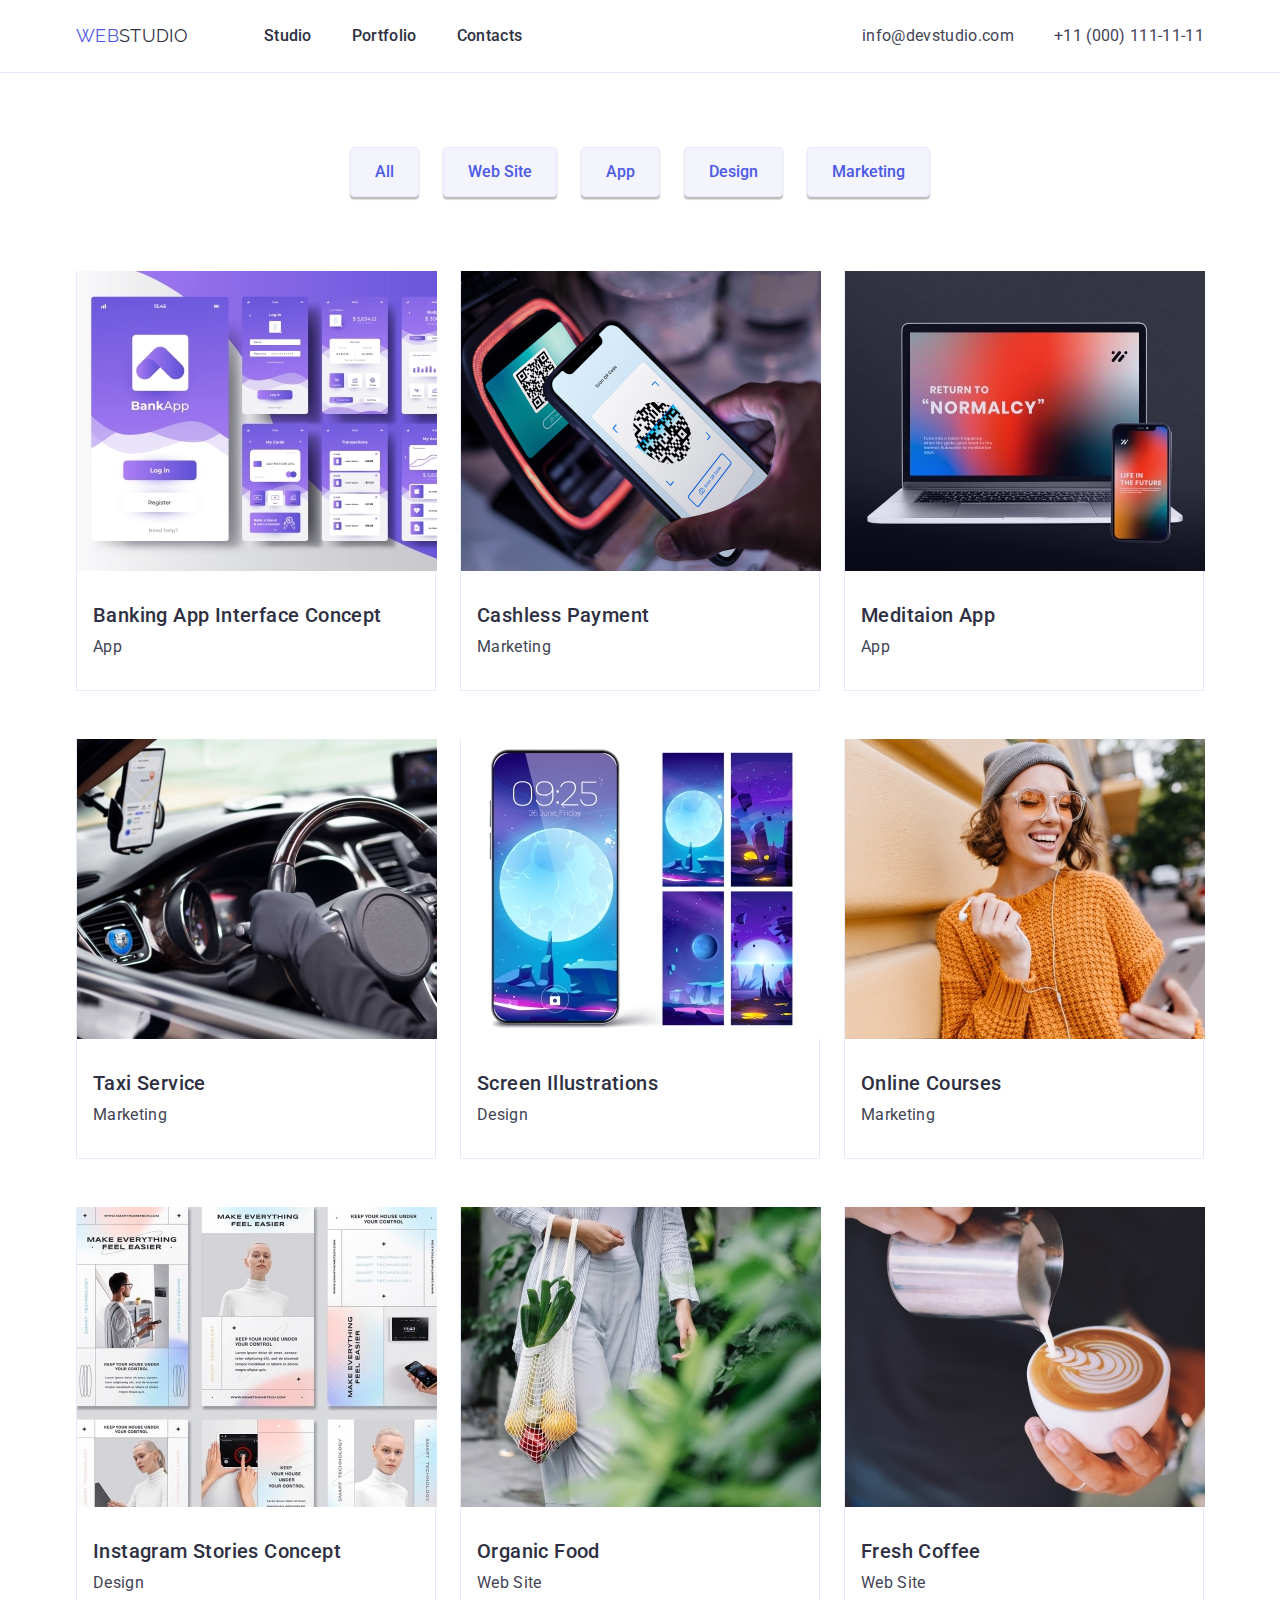
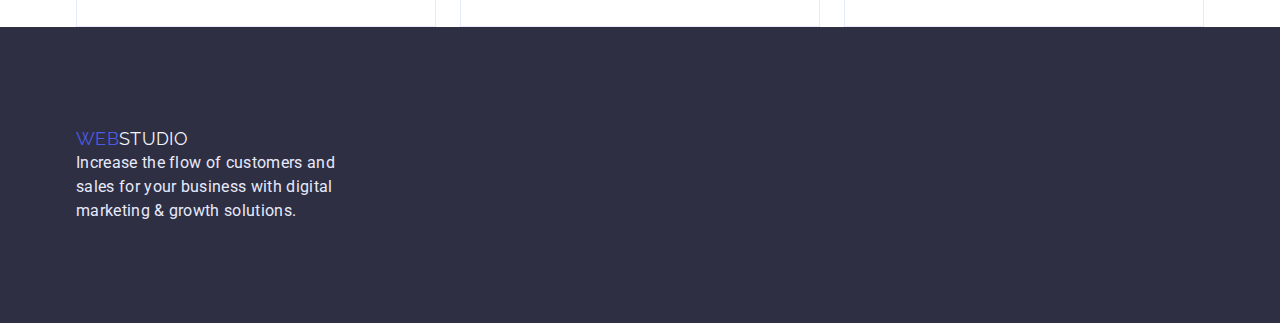
==== commit 2691b6d9: "red-hw03" ====
--- a/portfolio.html
+++ b/portfolio.html
@@ -58,7 +58,7 @@
     <main>
       <!-- menu portfolio -->
       <section class="menu-portfolio">
-        <div class="container main-portfolio">
+        <div class="container">
           <h1 hidden>Portfolio menu</h1>
           <ul class="menu-product-filter">
             <li class="menu-item-btn">
@@ -77,168 +77,161 @@
               <button class="menu-list-button" type="button">Marketing</button>
             </li>
           </ul>
-          <ul class="our-product-filter">
-            <li class="our_product-item-p">
-              <a class="our-product-link" href="#">
-                <img
-                  src="./images/Portfolio/banking_app_.jpg"
-                  alt="Bankink app interface"
-                  width="360px"
-                  height="300px"
-                  class="our-product-img"
-                />
-                <h2 class="our-product-name">Banking App Interface Concept</h2>
-                <p class="our-product-area">App</p>
-                <p hidden>
-                  14 Stylish and User-Friendly App Design Concepts · Task
-                  Manager App · Calorie Tracker App · Exotic Fruit Ecommerce App
-                  · Cloud Storage App
-                </p>
-              </a>
-            </li>
-            <li class="our_product-item-p">
-              <a class="our-product-link" href="#">
-                <img
-                  src="./images/Portfolio/cashless_payment.jpg"
-                  alt="Cashless Payment"
-                  width="360px"
-                  height="300px"
-                  class="our-product-img"
-                />
-                <h2 class="our-product-name">Cashless Payment</h2>
-                <p class="our-product-area">Marketing</p>
-                <p hidden>
-                  14 Stylish and User-Friendly App Design Concepts · Task
-                  Manager App · Calorie Tracker App · Exotic Fruit Ecommerce App
-                  · Cloud Storage App
-                </p>
-              </a>
-            </li>
-            <li class="our_product-item-p">
-              <a class="our-product-link" href="#">
-                <img
-                  src="./images/Portfolio/meditaion_app.jpg"
-                  alt="laptop and Smartphone"
-                  width="360px"
-                  height="300px"
-                  class="our-product-img"
-                />
-                <h2 class="our-product-name">Meditaion App</h2>
-                <p class="our-product-area">App</p>
-                <p hidden>
-                  14 Stylish and User-Friendly App Design Concepts · Task
-                  Manager App · Calorie Tracker App · Exotic Fruit Ecommerce App
-                  · Cloud Storage App
-                </p>
-              </a>
-            </li>
-            <li class="our_product-item-p">
-              <a class="our-product-link" href="#">
-                <img
-                  src="./images/Portfolio/taxi_service.jpg"
-                  alt="taxi_service"
-                  width="360px"
-                  height="300px"
-                  class="our-product-img"
-                />
-                <h2 class="our-product-name">Taxi Service</h2>
-                <p class="our-product-area">Marketing</p>
-                <p hidden>
-                  14 Stylish and User-Friendly App Design Concepts · Task
-                  Manager App · Calorie Tracker App · Exotic Fruit Ecommerce App
-                  · Cloud Storage App
-                </p>
-              </a>
-            </li>
-            <li class="our_product-item-p">
-              <a class="our-product-link" href="#">
-                <img
-                  src="./images/Portfolio/screen_illustrations.jpg"
-                  alt="Screen Illustrations"
-                  width="360px"
-                  height="300px"
-                  class="our-product-img"
-                />
-                <h2 class="our-product-name">Screen Illustrations</h2>
-                <p class="our-product-area">Design</p>
-                <p hidden>
-                  14 Stylish and User-Friendly App Design Concepts · Task
-                  Manager App · Calorie Tracker App · Exotic Fruit Ecommerce App
-                  · Cloud Storage App
-                </p>
-              </a>
-            </li>
-            <li class="our_product-item-p">
-              <a class="our-product-link" href="#">
-                <img
-                  src="./images/Portfolio/online_courses.jpg"
-                  alt="happy girl"
-                  width="360px"
-                  height="300px"
-                  class="our-product-img"
-                />
-                <h2 class="our-product-name">Online Courses</h2>
-                <p class="our-product-area">Marketing</p>
-                <p hidden>
-                  14 Stylish and User-Friendly App Design Concepts · Task
-                  Manager App · Calorie Tracker App · Exotic Fruit Ecommerce App
-                  · Cloud Storage App
-                </p>
-              </a>
-            </li>
-            <li class="our_product-item-p">
-              <a class="our-product-link" href="#">
-                <img
-                  src="./images/Portfolio/instagram_stories.jpg"
-                  alt="tape instagram"
-                  width="360px"
-                  height="300px"
-                  class="our-product-img"
-                />
-                <h2 class="our-product-name">Instagram Stories Concept</h2>
-                <p class="our-product-area">Design</p>
-                <p hidden>
-                  14 Stylish and User-Friendly App Design Concepts · Task
-                  Manager App · Calorie Tracker App · Exotic Fruit Ecommerce App
-                  · Cloud Storage App
-                </p>
-              </a>
-            </li>
-            <li class="our_product-item-p">
-              <a class="our-product-link" href="#">
-                <img
-                  src="./images/Portfolio/organic_food.jpg"
-                  alt="Screen Illustrations"
-                  width="360px"
-                  height="300px"
-                  class="our-product-img"
-                />
-                <h2 class="our-product-name">Organic Food</h2>
-                <p class="our-product-area">Web Site</p>
-                <p hidden>
-                  14 Stylish and User-Friendly App Design Concepts · Task
-                  Manager App · Calorie Tracker App · Exotic Fruit Ecommerce App
-                  · Cloud Storage App
-                </p>
-              </a>
-            </li>
-            <li class="our_product-item-p">
-              <a class="our-product-link" href="#">
-                <img
-                  src="./images/Portfolio/fresh_coffee.jpg"
-                  alt="Cup of coffee"
-                  width="360px"
-                  height="300px"
-                  class="our-product-img"
-                />
-                <h2 class="our-product-name">Fresh Coffee</h2>
-                <p class="our-product-area">Web Site</p>
-                <p hidden>
-                  14 Stylish and User-Friendly App Design Concepts · Task
-                  Manager App · Calorie Tracker App · Exotic Fruit Ecommerce App
-                  · Cloud Storage App
-                </p>
-              </a>
+          <ul class="portfolio-filter">
+            <li class="portfolio-item">
+              <div class="frame-container-text">
+                <a class="portfolio-item-link" href="#">
+                  <img
+                    src="./images/Portfolio/banking_app_.jpg"
+                    alt="Bankink app interface"
+                    width="360px"
+                    height="300px"
+                    class="our-product-img"
+                  />
+                  <div class="frame-subtitle">
+                    <h2 class="our-product-name">
+                      Banking App Interface Concept
+                    </h2>
+                    <p class="our-product-area">App</p>
+                  </div>
+                </a>
+              </div>
+            </li>
+            <li class="portfolio-item">
+              <div class="frame-container-text">
+                <a class="portfolio-item-link" href="#">
+                  <img
+                    src="./images/Portfolio/cashless_payment.jpg"
+                    alt="Cashless Payment"
+                    width="360px"
+                    height="300px"
+                    class="our-product-img"
+                  />
+                  <div class="frame-subtitle">
+                    <h2 class="our-product-name">Cashless Payment</h2>
+                    <p class="our-product-area">Marketing</p>
+                  </div>
+                </a>
+              </div>
+            </li>
+            <li class="portfolio-item">
+              <div class="frame-container-text">
+                <a class="portfolio-item-link" href="#">
+                  <img
+                    src="./images/Portfolio/meditaion_app.jpg"
+                    alt="laptop and Smartphone"
+                    width="360px"
+                    height="300px"
+                    class="our-product-img"
+                  />
+                  <div class="frame-subtitle">
+                    <h2 class="our-product-name">Meditaion App</h2>
+                    <p class="our-product-area">App</p>
+                  </div>
+                </a>
+              </div>
+            </li>
+            <li class="portfolio-item">
+              <div class="frame-container-text">
+                <a class="portfolio-item-link" href="#">
+                  <img
+                    src="./images/Portfolio/taxi_service.jpg"
+                    alt="taxi_service"
+                    width="360px"
+                    height="300px"
+                    class="our-product-img"
+                  />
+                  <div class="frame-subtitle">
+                    <h2 class="our-product-name">Taxi Service</h2>
+                    <p class="our-product-area">Marketing</p>
+                  </div>
+                </a>
+              </div>
+            </li>
+            <li class="portfolio-item">
+              <div class="frame-container-text">
+                <a class="portfolio-item-link" href="#">
+                  <img
+                    src="./images/Portfolio/screen_illustrations.jpg"
+                    alt="Screen Illustrations"
+                    width="360px"
+                    height="300px"
+                    class="our-product-img"
+                  />
+                  <div class="frame-subtitle">
+                    <h2 class="our-product-name">Screen Illustrations</h2>
+                    <p class="our-product-area">Design</p>
+                  </div>
+                </a>
+              </div>
+            </li>
+            <li class="portfolio-item">
+              <div class="frame-container-text">
+                <a class="portfolio-item-link" href="#">
+                  <img
+                    src="./images/Portfolio/online_courses.jpg"
+                    alt="happy girl"
+                    width="360px"
+                    height="300px"
+                    class="our-product-img"
+                  />
+                  <div class="frame-subtitle">
+                    <h2 class="our-product-name">Online Courses</h2>
+                    <p class="our-product-area">Marketing</p>
+                  </div>
+                </a>
+              </div>
+            </li>
+            <li class="portfolio-item">
+              <div class="frame-container-text">
+                <a class="portfolio-item-link" href="#">
+                  <img
+                    src="./images/Portfolio/instagram_stories.jpg"
+                    alt="tape instagram"
+                    width="360px"
+                    height="300px"
+                    class="our-product-img"
+                  />
+                  <div class="frame-subtitle">
+                    <h2 class="our-product-name">Instagram Stories Concept</h2>
+                    <p class="our-product-area">Design</p>
+                  </div>
+                </a>
+              </div>
+            </li>
+            <li class="portfolio-item">
+              <div class="frame-container-text">
+                <a class="portfolio-item-link" href="#">
+                  <img
+                    src="./images/Portfolio/organic_food.jpg"
+                    alt="Screen Illustrations"
+                    width="360px"
+                    height="300px"
+                    class="our-product-img"
+                  />
+                  <div class="frame-subtitle">
+                    <h2 class="our-product-name">Organic Food</h2>
+                    <p class="our-product-area">Web Site</p>
+                  </div>
+                </a>
+              </div>
+            </li>
+            <li class="portfolio-item">
+              <div class="frame-container-text">
+                <a class="portfolio-item-link" href="#">
+                  <img
+                    src="./images/Portfolio/fresh_coffee.jpg"
+                    alt="Cup of coffee"
+                    width="360px"
+                    height="300px"
+                    class="our-product-img"
+                  />
+                  <div class="frame-subtitle">
+                    <h2 class="our-product-name">Fresh Coffee</h2>
+                    <p class="our-product-area">Web Site</p>
+                  </div>
+                </a>
+              </div>
             </li>
           </ul>
         </div>
--- a/css/style.css
+++ b/css/style.css
@@ -71,20 +71,20 @@
   margin-left: auto;
   margin-right: auto;
 }
+
 .header {
   background-color: var(--color-white);
   border-bottom: 1px solid #e7e9fc;
+  padding: 24px 0px 24px 0px;
 }
 
 .headernavi {
   display: flex;
-  padding: 24px 0px;
 }
 
 /* Navigation */
 .header-nav {
   display: flex;
-  margin-left: 15px;
 }
 
 .header-logo {
@@ -121,7 +121,7 @@
 
 .header-contact {
   list-style-type: none;
-  margin-left: 332px;
+  margin-left: auto;
   display: flex;
   gap: 40px;
 }
@@ -148,12 +148,11 @@
 
 .hero {
   background-color: var(--color-navy-blue);
+  padding: 188px 473px;
 }
 
 .herosection {
   text-align: center;
-  padding-top: 188px;
-  padding-bottom: 188px;
 }
 
 .hero-title {
@@ -163,7 +162,6 @@
   line-height: calc(60 / 56);
   letter-spacing: 0.02em;
   color: var(--color-white);
-  padding-bottom: 48px;
   width: 500px;
   margin-right: auto;
   margin-left: auto;
@@ -193,9 +191,7 @@
 
 .our-future {
   background-color: var(--color-white);
-}
-
-.our-future-box {
+  padding: 120px 0;
 }
 
 .our-future-list {
@@ -203,7 +199,6 @@
   display: flex;
   justify-content: center;
   gap: 24px;
-  padding: 120px 0 120px 0;
 }
 
 .our-future-item {
@@ -223,7 +218,8 @@
   width: 265px;
 }
 
-.our_product {
+.our-product {
+  padding-bottom: 120px;
 }
 
 .our-product-title {
@@ -232,7 +228,6 @@
   line-height: calc(40 / 36);
   letter-spacing: 0.02em;
   text-transform: capitalize;
-  margin-bottom: 70px;
   text-align: center;
   margin-bottom: 72px;
 }
@@ -241,7 +236,6 @@
   list-style-type: none;
   display: flex;
   gap: 24px;
-  padding-bottom: 120px;
 }
 
 .our-product-image {
@@ -249,6 +243,7 @@
 
 .team-section {
   background-color: var(--color-cloud);
+  padding: 120px 0;
 }
 
 .team-title {
@@ -257,9 +252,8 @@
   line-height: calc(40 / 36);
   letter-spacing: 0.02em;
   text-transform: capitalize;
-  padding-bottom: 72px;
+  margin-bottom: 72px;
   text-align: center;
-  padding-top: 120px;
 }
 
 .team-list {
@@ -267,7 +261,6 @@
   display: flex;
   justify-items: center;
   gap: 24px;
-  padding-bottom: 120px;
 }
 
 .team-list-card {
@@ -300,19 +293,18 @@
 }
 
 /* Portfolio style */
-
-.main-portfolio {
-  margin-left: auto;
-  margin-right: auto;
+.menu-portfolio {
 }
 
 .menu-product-filter {
   display: flex;
   justify-content: center;
+  align-items: center;
   list-style: none;
-  gap: 24px;
-  padding-top: 96px;
-  padding-bottom: 52px;
+  padding: 0;
+  margin: 0;
+  margin: 74px 0;
+  column-gap: 24px;
 }
 
 .menu-product-filter > .menu-item-btn {
@@ -340,21 +332,36 @@
   color: #ffffff;
 }
 
-.our-product-filter {
+.portfolio-filter {
   display: flex;
   flex-wrap: wrap;
   column-gap: 24px;
   row-gap: 48px;
   list-style: none;
-  padding-bottom: 120px;
-}
-
-.our-product-link {
+  margin: 0;
+  padding: 0;
+}
+
+.frame-container-text {
+  width: 360px;
+  height: 420px;
+  border: 1px solid var(--color-cornflower);
+  border-top: none;
+}
+
+.portfolio-item {
+}
+
+.portfolio-item-link {
   text-decoration: none;
 }
 
 .our-product-img {
-  padding-bottom: 32px;
+}
+
+.frame-subtitle {
+  padding: 32px 0;
+  margin-left: 16px;
 }
 
 .our-product-name {
@@ -363,7 +370,7 @@
   line-height: calc(24 / 20);
   letter-spacing: 0.02em;
   color: var(--color-navy-blue);
-  padding-bottom: 8px;
+  margin-bottom: 8px;
 }
 
 .our-product-area {
@@ -376,10 +383,7 @@
 
 .footer {
   background-color: var(--color-navy-blue);
-}
-
-.box-footer {
-  padding: 100px 1035px 100px 15px;
+  padding: 100px 0px;
 }
 
 .logo-footer {
@@ -389,6 +393,7 @@
   font-size: 18px;
   line-height: calc(24 / 18);
   color: var(--color-iris);
+  margin-bottom: 16px;
 }
 
 .footer-studio-logo {
@@ -400,6 +405,5 @@
   line-height: calc(24 / 16);
   letter-spacing: 0.02em;
   color: var(--color-cornflower);
-  padding-top: 16px;
   width: 265px;
 }
